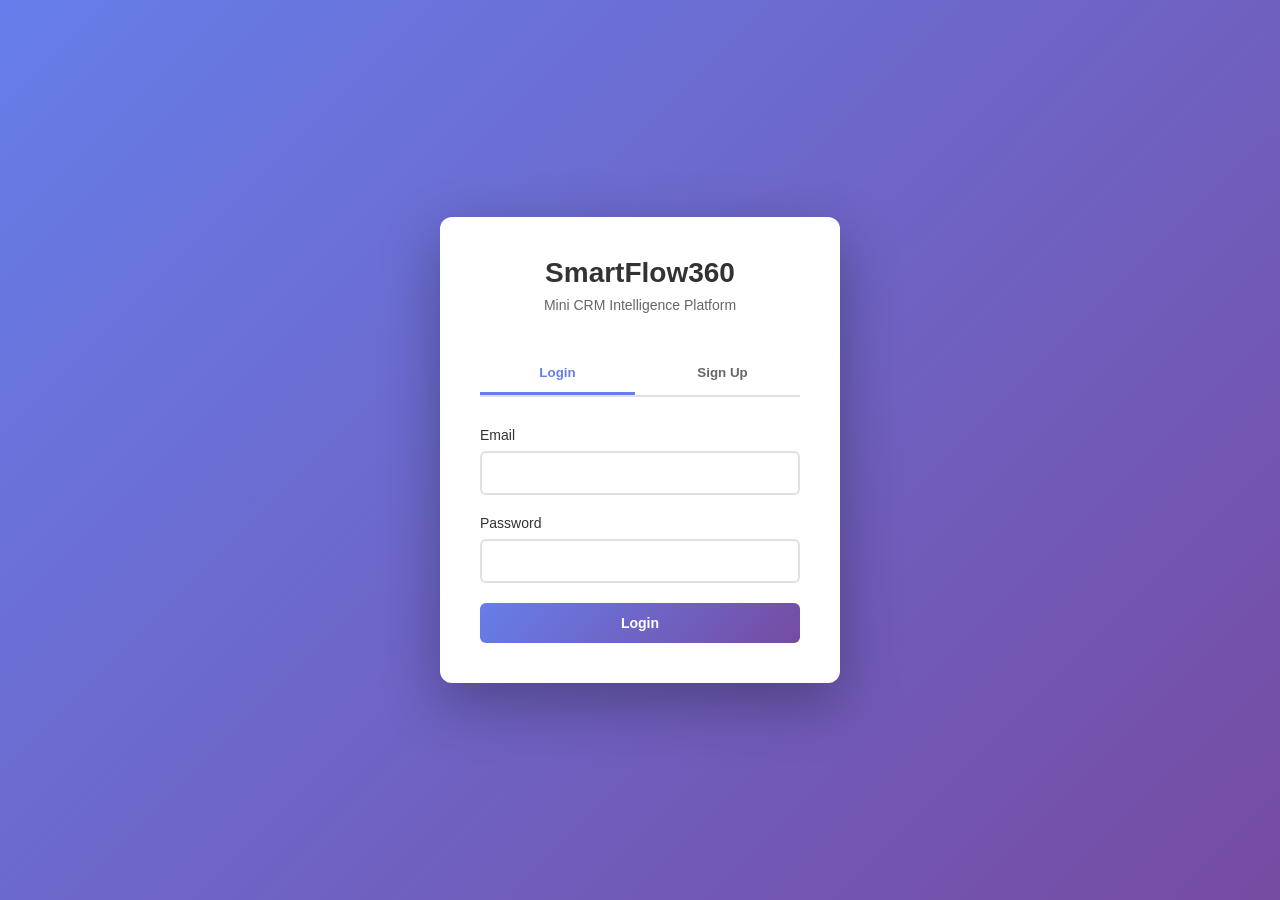
==== app/templates/login.html @ 2c8e8756 "Second commit of signup and authentication." ====
<!doctype html>
<html lang="en">
  <head>
    <meta charset="UTF-8" />
    <meta name="viewport" content="width=device-width, initial-scale=1.0" />
    <title>SmartFlow360 - Login</title>
    <style>
      * {
        margin: 0;
        padding: 0;
        box-sizing: border-box;
      }

      body {
        font-family:
          -apple-system, BlinkMacSystemFont, "Segoe UI", Roboto,
          "Helvetica Neue", Arial, sans-serif;
        background: linear-gradient(135deg, #667eea 0%, #764ba2 100%);
        min-height: 100vh;
        display: flex;
        align-items: center;
        justify-content: center;
      }

      .login-container {
        background: white;
        border-radius: 12px;
        box-shadow: 0 20px 60px rgba(0, 0, 0, 0.3);
        width: 100%;
        max-width: 400px;
        padding: 40px;
      }

      .logo {
        text-align: center;
        margin-bottom: 40px;
      }

      .logo h1 {
        color: #333;
        font-size: 28px;
        margin-bottom: 8px;
      }

      .logo p {
        color: #666;
        font-size: 14px;
      }

      .form-group {
        margin-bottom: 20px;
      }

      label {
        display: block;
        margin-bottom: 8px;
        color: #333;
        font-weight: 500;
        font-size: 14px;
      }

      input[type="text"],
      input[type="email"],
      input[type="password"],
      select {
        width: 100%;
        padding: 12px;
        border: 2px solid #e0e0e0;
        border-radius: 6px;
        font-size: 14px;
        transition: border-color 0.3s;
      }

      input[type="text"]:focus,
      input[type="email"]:focus,
      input[type="password"]:focus,
      select:focus {
        outline: none;
        border-color: #667eea;
      }

      .form-tabs {
        display: flex;
        gap: 10px;
        margin-bottom: 30px;
        border-bottom: 2px solid #e0e0e0;
      }

      .tab-button {
        flex: 1;
        padding: 12px;
        background: none;
        border: none;
        border-bottom: 3px solid transparent;
        color: #666;
        font-weight: 600;
        cursor: pointer;
        transition: all 0.3s;
      }

      .tab-button.active {
        color: #667eea;
        border-bottom-color: #667eea;
      }

      .tab-content {
        display: none;
      }

      .tab-content.active {
        display: block;
      }

      button[type="submit"] {
        width: 100%;
        padding: 12px;
        background: linear-gradient(135deg, #667eea 0%, #764ba2 100%);
        color: white;
        border: none;
        border-radius: 6px;
        font-weight: 600;
        font-size: 14px;
        cursor: pointer;
        transition:
          transform 0.2s,
          box-shadow 0.2s;
      }

      button[type="submit"]:hover {
        transform: translateY(-2px);
        box-shadow: 0 10px 20px rgba(102, 126, 234, 0.3);
      }

      button[type="submit"]:active {
        transform: translateY(0);
      }

      .alert {
        padding: 12px;
        border-radius: 6px;
        margin-bottom: 20px;
        font-size: 14px;
        display: none;
      }

      .alert.error {
        background-color: #fee;
        color: #c00;
        border: 1px solid #fcc;
        display: block;
      }

      .alert.success {
        background-color: #efe;
        color: #060;
        border: 1px solid #cfc;
        display: block;
      }

      .spinner {
        display: none;
        width: 20px;
        height: 20px;
        border: 3px solid #f3f3f3;
        border-top: 3px solid #667eea;
        border-radius: 50%;
        animation: spin 1s linear infinite;
        margin: 0 auto;
      }

      @keyframes spin {
        0% {
          transform: rotate(0deg);
        }
        100% {
          transform: rotate(360deg);
        }
      }

      .loading button[type="submit"] {
        color: transparent;
      }

      .loading button[type="submit"]::after {
        content: "";
        position: absolute;
        width: 20px;
        height: 20px;
        border: 3px solid #f3f3f3;
        border-top: 3px solid white;
        border-radius: 50%;
        animation: spin 1s linear infinite;
      }
    </style>
  </head>
  <body>
    <div class="login-container">
      <div class="logo">
        <h1>SmartFlow360</h1>
        <p>Mini CRM Intelligence Platform</p>
      </div>

      <div class="alert" id="alert"></div>

      <div class="form-tabs">
        <button
          type="button"
          class="tab-button active"
          onclick="switchTab('login')"
        >
          Login
        </button>
        <button
          type="button"
          class="tab-button"
          onclick="switchTab('register')"
        >
          Sign Up
        </button>
      </div>

      <!-- LOGIN TAB -->
      <div id="login" class="tab-content active">
        <form onsubmit="handleLogin(event)">
          <div class="form-group">
            <label for="login-email">Email</label>
            <input type="email" id="login-email" name="email" required />
          </div>

          <div class="form-group">
            <label for="login-password">Password</label>
            <input
              type="password"
              id="login-password"
              name="password"
              required
            />
          </div>

          <button type="submit">Login</button>
        </form>
      </div>

      <!-- REGISTER TAB -->
      <div id="register" class="tab-content">
        <form onsubmit="handleRegister(event)">
          <div class="form-group">
            <label for="register-name">Full Name</label>
            <input type="text" id="register-name" name="name" required />
          </div>

          <div class="form-group">
            <label for="register-email">Email</label>
            <input type="email" id="register-email" name="email" required />
          </div>

          <div class="form-group">
            <label for="register-industry">Industry</label>
            <select id="register-industry" name="industry" required>
              <option value="">Select an industry...</option>
              <option value="Technology">Technology</option>
              <option value="Finance">Finance</option>
              <option value="Healthcare">Healthcare</option>
              <option value="Retail">Retail</option>
              <option value="Manufacturing">Manufacturing</option>
              <option value="Other">Other</option>
            </select>
          </div>

          <div class="form-group">
            <label for="register-password">Password</label>
            <input
              type="password"
              id="register-password"
              name="password"
              required
              minlength="8"
            />
          </div>

          <div class="form-group">
            <label for="register-confirm">Confirm Password</label>
            <input
              type="password"
              id="register-confirm"
              name="confirm"
              required
              minlength="8"
            />
          </div>

          <button type="submit">Create Account</button>
        </form>
      </div>
    </div>

    <script>
      function switchTab(tabName) {
        // Hide all tabs
        document.querySelectorAll(".tab-content").forEach((tab) => {
          tab.classList.remove("active");
        });
        document.querySelectorAll(".tab-button").forEach((btn) => {
          btn.classList.remove("active");
        });

        // Show selected tab
        document.getElementById(tabName).classList.add("active");
        event.target.classList.add("active");

        // Clear alerts
        clearAlert();
      }

      function showAlert(message, type = "error") {
        const alertDiv = document.getElementById("alert");
        alertDiv.textContent = message;
        alertDiv.className = `alert ${type}`;
      }

      function clearAlert() {
        const alertDiv = document.getElementById("alert");
        alertDiv.className = "alert";
        alertDiv.textContent = "";
      }

      async function handleLogin(event) {
        event.preventDefault();
        clearAlert();

        const email = document.getElementById("login-email").value;
        const password = document.getElementById("login-password").value;

        try {
          const response = await fetch("/api/auth/login", {
            method: "POST",
            headers: {
              "Content-Type": "application/json", // ← KEY: Send JSON
            },
            body: JSON.stringify({
              // ← KEY: Use JSON.stringify
              email,
              password,
            }),
          });

          const data = await response.json();

          if (!response.ok) {
            throw new Error(data.detail || "Login failed");
          }

          // Store session token in localStorage
          localStorage.setItem("session_token", data.session_token);
          localStorage.setItem("user_id", data.id);
          localStorage.setItem("user_name", data.name);

          showAlert(`Welcome back, ${data.name}!`, "success");

          // Redirect to dashboard after 1 second
          setTimeout(() => {
            window.location.href = "/";
          }, 1000);
        } catch (error) {
          console.error("Login error:", error);
          showAlert(error.message, "error");
        }
      }

      async function handleRegister(event) {
        event.preventDefault();
        clearAlert();

        const name = document.getElementById("register-name").value;
        const email = document.getElementById("register-email").value;
        const industry = document.getElementById("register-industry").value;
        const password = document.getElementById("register-password").value;
        const confirm = document.getElementById("register-confirm").value;

        // Validate passwords match
        if (password !== confirm) {
          showAlert("Passwords do not match", "error");
          return;
        }

        try {
          const response = await fetch("/api/auth/register", {
            method: "POST",
            headers: {
              "Content-Type": "application/json",
            },
            body: JSON.stringify({
              name,
              email,
              industry,
              password,
            }),
          });

          const data = await response.json();

          if (!response.ok) {
            throw new Error(data.detail || "Registration failed");
          }

          showAlert("Account created! Switching to login...", "success");

          // Switch to login tab
          setTimeout(() => {
            document.querySelector("[onclick=\"switchTab('login')\"]").click();
            document.getElementById("login-email").value = email;
            document.getElementById("login-password").focus();
          }, 1500);
        } catch (error) {
          showAlert(error.message, "error");
        }
      }
    </script>
  </body>
</html>
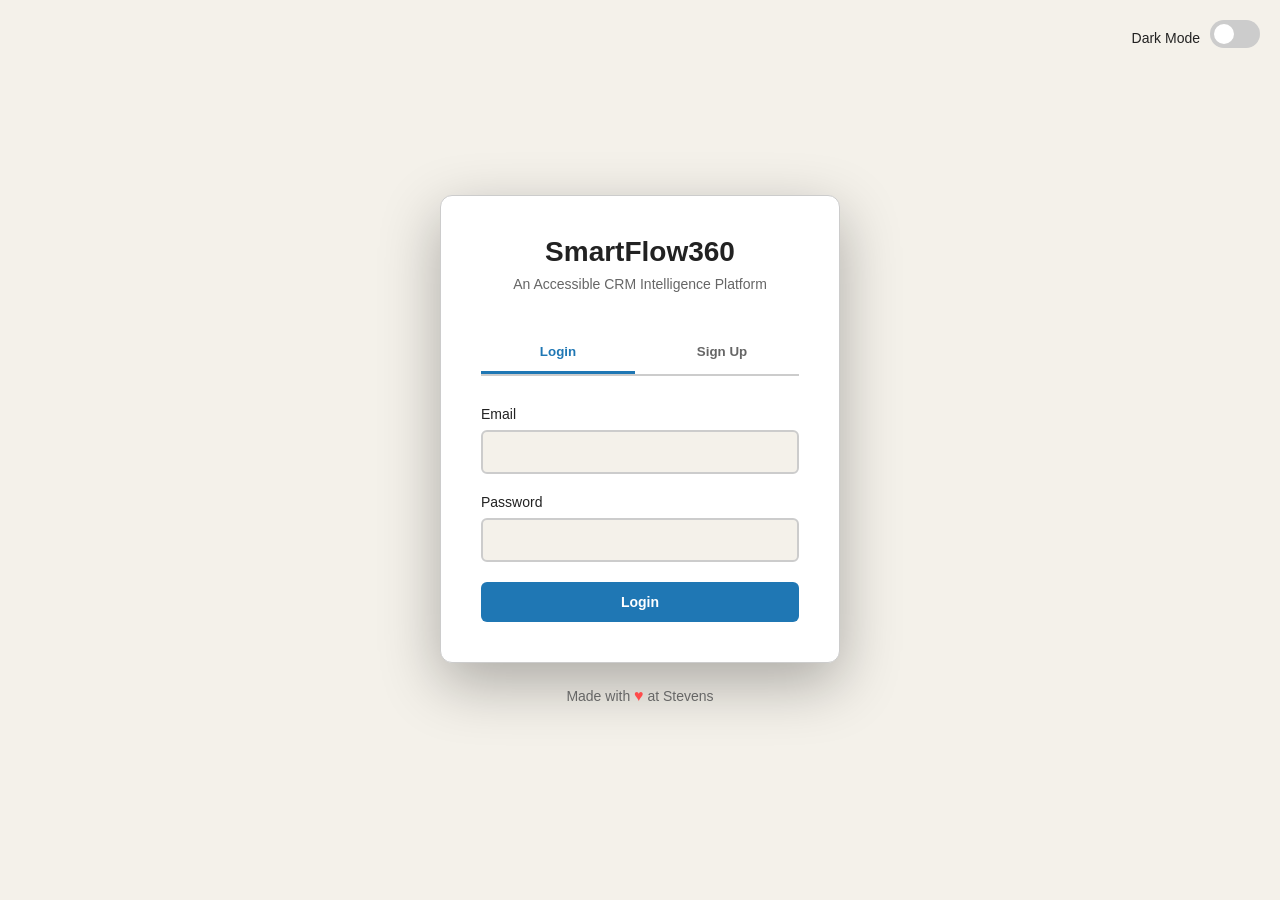
==== commit a16751e3: "UI Changes" ====
--- a/app/templates/login.html
+++ b/app/templates/login.html
@@ -5,6 +5,87 @@
     <meta name="viewport" content="width=device-width, initial-scale=1.0" />
     <title>SmartFlow360 - Login</title>
     <style>
+      :root {
+        /* Light Theme (Cream) - Default */
+        --bg-color: #f4f1ea;
+        --surface-color: #ffffff;
+        --text-primary: #222222;
+        --text-secondary: #666666;
+        --accent-1: #1f77b4;
+        --accent-2: #ff7f0e;
+        --accent-3: #6a3d9a;
+        --border-color: #cccccc;
+      }
+
+      /* Dark Theme triggered by JavaScript */
+      [data-theme="dark"] {
+        --bg-color: #121212;
+        --surface-color: #1e1e1e;
+        --text-primary: #e6e6e6;
+        --text-secondary: #b3b3b3;
+        --accent-1: #4dabf7;
+        --accent-2: #ffa94d;
+        --accent-3: #b197fc;
+        --border-color: #333333;
+      }
+
+      /* Toggle Slider Styles */
+      .theme-switch-wrapper {
+        position: absolute;
+        top: 20px;
+        right: 20px;
+        display: flex;
+        align-items: center;
+        gap: 10px;
+        color: var(--text-primary);
+        font-size: 14px;
+        font-weight: 500;
+      }
+
+      .theme-switch {
+        display: inline-block;
+        height: 28px;
+        position: relative;
+        width: 50px;
+      }
+
+      .theme-switch input {
+        display: none;
+      }
+
+      .slider {
+        background-color: var(--border-color);
+        bottom: 0;
+        cursor: pointer;
+        left: 0;
+        position: absolute;
+        right: 0;
+        top: 0;
+        transition: 0.4s;
+        border-radius: 34px;
+      }
+
+      .slider:before {
+        background-color: #ffffff;
+        bottom: 4px;
+        content: "";
+        height: 20px;
+        left: 4px;
+        position: absolute;
+        transition: 0.4s;
+        width: 20px;
+        border-radius: 50%;
+      }
+
+      input:checked + .slider {
+        background-color: var(--accent-1);
+      }
+
+      input:checked + .slider:before {
+        transform: translateX(22px);
+      }
+
+      /* --- Form and Layout Styles --- */
       * {
         margin: 0;
         padding: 0;
@@ -15,38 +96,44 @@
         font-family:
           -apple-system, BlinkMacSystemFont, "Segoe UI", Roboto,
           "Helvetica Neue", Arial, sans-serif;
-        background: linear-gradient(135deg, #667eea 0%, #764ba2 100%);
+        background: var(--bg-color);
+        color: var(--text-primary);
         min-height: 100vh;
         display: flex;
+        flex-direction: column;
         align-items: center;
         justify-content: center;
+        transition:
+          background-color 0.3s,
+          color 0.3s;
       }
 
       .login-container {
-        background: white;
+        background: var(--surface-color);
+        border: 1px solid var(--border-color);
         border-radius: 12px;
         box-shadow: 0 20px 60px rgba(0, 0, 0, 0.3);
         width: 100%;
         max-width: 400px;
         padding: 40px;
+        transition:
+          background-color 0.3s,
+          border-color 0.3s;
       }
 
       .logo {
         text-align: center;
         margin-bottom: 40px;
       }
-
       .logo h1 {
-        color: #333;
+        color: var(--text-primary);
         font-size: 28px;
         margin-bottom: 8px;
       }
-
       .logo p {
-        color: #666;
-        font-size: 14px;
-      }
-
+        color: var(--text-secondary);
+        font-size: 14px;
+      }
       .form-group {
         margin-bottom: 20px;
       }
@@ -54,7 +141,7 @@
       label {
         display: block;
         margin-bottom: 8px;
-        color: #333;
+        color: var(--text-primary);
         font-weight: 500;
         font-size: 14px;
       }
@@ -65,25 +152,27 @@
       select {
         width: 100%;
         padding: 12px;
-        border: 2px solid #e0e0e0;
+        background: var(--bg-color);
+        color: var(--text-primary);
+        border: 2px solid var(--border-color);
         border-radius: 6px;
         font-size: 14px;
-        transition: border-color 0.3s;
-      }
-
-      input[type="text"]:focus,
-      input[type="email"]:focus,
-      input[type="password"]:focus,
+        transition:
+          border-color 0.3s,
+          background-color 0.3s;
+      }
+
+      input:focus,
       select:focus {
         outline: none;
-        border-color: #667eea;
+        border-color: var(--accent-1);
       }
 
       .form-tabs {
         display: flex;
         gap: 10px;
         margin-bottom: 30px;
-        border-bottom: 2px solid #e0e0e0;
+        border-bottom: 2px solid var(--border-color);
       }
 
       .tab-button {
@@ -92,21 +181,19 @@
         background: none;
         border: none;
         border-bottom: 3px solid transparent;
-        color: #666;
+        color: var(--text-secondary);
         font-weight: 600;
         cursor: pointer;
         transition: all 0.3s;
       }
 
       .tab-button.active {
-        color: #667eea;
-        border-bottom-color: #667eea;
-      }
-
+        color: var(--accent-1);
+        border-bottom-color: var(--accent-1);
+      }
       .tab-content {
         display: none;
       }
-
       .tab-content.active {
         display: block;
       }
@@ -114,8 +201,8 @@
       button[type="submit"] {
         width: 100%;
         padding: 12px;
-        background: linear-gradient(135deg, #667eea 0%, #764ba2 100%);
-        color: white;
+        background: var(--accent-1);
+        color: #ffffff;
         border: none;
         border-radius: 6px;
         font-weight: 600;
@@ -123,14 +210,13 @@
         cursor: pointer;
         transition:
           transform 0.2s,
-          box-shadow 0.2s;
+          filter 0.2s;
       }
 
       button[type="submit"]:hover {
         transform: translateY(-2px);
-        box-shadow: 0 10px 20px rgba(102, 126, 234, 0.3);
-      }
-
+        filter: brightness(1.1);
+      }
       button[type="submit"]:active {
         transform: translateY(0);
       }
@@ -157,47 +243,33 @@
         display: block;
       }
 
-      .spinner {
-        display: none;
-        width: 20px;
-        height: 20px;
-        border: 3px solid #f3f3f3;
-        border-top: 3px solid #667eea;
-        border-radius: 50%;
-        animation: spin 1s linear infinite;
-        margin: 0 auto;
-      }
-
-      @keyframes spin {
-        0% {
-          transform: rotate(0deg);
-        }
-        100% {
-          transform: rotate(360deg);
-        }
-      }
-
-      .loading button[type="submit"] {
-        color: transparent;
-      }
-
-      .loading button[type="submit"]::after {
-        content: "";
-        position: absolute;
-        width: 20px;
-        height: 20px;
-        border: 3px solid #f3f3f3;
-        border-top: 3px solid white;
-        border-radius: 50%;
-        animation: spin 1s linear infinite;
+      .footer-text {
+        margin-top: 24px;
+        color: var(
+          --text-secondary
+        ); /* Automatically adapts to dark/light mode */
+        font-size: 14px;
+        font-weight: 500;
+      }
+
+      .heart {
+        color: #ff4b4b; /* A nice red that works on both cream and dark backgrounds */
+        font-size: 16px;
       }
     </style>
   </head>
   <body>
+    <div class="theme-switch-wrapper">
+      <span id="theme-text">Dark Mode</span>
+      <label class="theme-switch" for="checkbox">
+        <input type="checkbox" id="checkbox" />
+        <div class="slider round"></div>
+      </label>
+    </div>
     <div class="login-container">
       <div class="logo">
         <h1>SmartFlow360</h1>
-        <p>Mini CRM Intelligence Platform</p>
+        <p>An Accessible CRM Intelligence Platform</p>
       </div>
 
       <div class="alert" id="alert"></div>
@@ -294,7 +366,51 @@
       </div>
     </div>
 
+    <div id="register" class="tab-content">
+          </div>
+    </div> <div class="footer-text">
+      Made with <span class="heart">&hearts;</span> at Stevens
+    </div>
+
     <script>
+      const toggleSwitch = document.querySelector(
+        '.theme-switch input[type="checkbox"]',
+      );
+      const themeText = document.getElementById("theme-text"); // Grab the text element
+      const currentTheme = localStorage.getItem("theme");
+
+      // Check local storage or system preference on load
+      if (currentTheme) {
+        document.documentElement.setAttribute("data-theme", currentTheme);
+        if (currentTheme === "dark") {
+          toggleSwitch.checked = true;
+          themeText.textContent = "Light Mode"; // Set text on load
+        }
+      } else if (
+        window.matchMedia &&
+        window.matchMedia("(prefers-color-scheme: dark)").matches
+      ) {
+        // Fallback to system preference if no manual choice is saved
+        document.documentElement.setAttribute("data-theme", "dark");
+        toggleSwitch.checked = true;
+        themeText.textContent = "Light Mode";
+      }
+
+      // Handle the toggle switch click
+      function switchTheme(e) {
+        if (e.target.checked) {
+          document.documentElement.setAttribute("data-theme", "dark");
+          localStorage.setItem("theme", "dark");
+          themeText.textContent = "Dark Mode"; // Change text to opposite
+        } else {
+          document.documentElement.setAttribute("data-theme", "light");
+          localStorage.setItem("theme", "light");
+          themeText.textContent = "Light Mode"; // Change text to opposite
+        }
+      }
+
+      toggleSwitch.addEventListener("change", switchTheme, false);
+
       function switchTab(tabName) {
         // Hide all tabs
         document.querySelectorAll(".tab-content").forEach((tab) => {
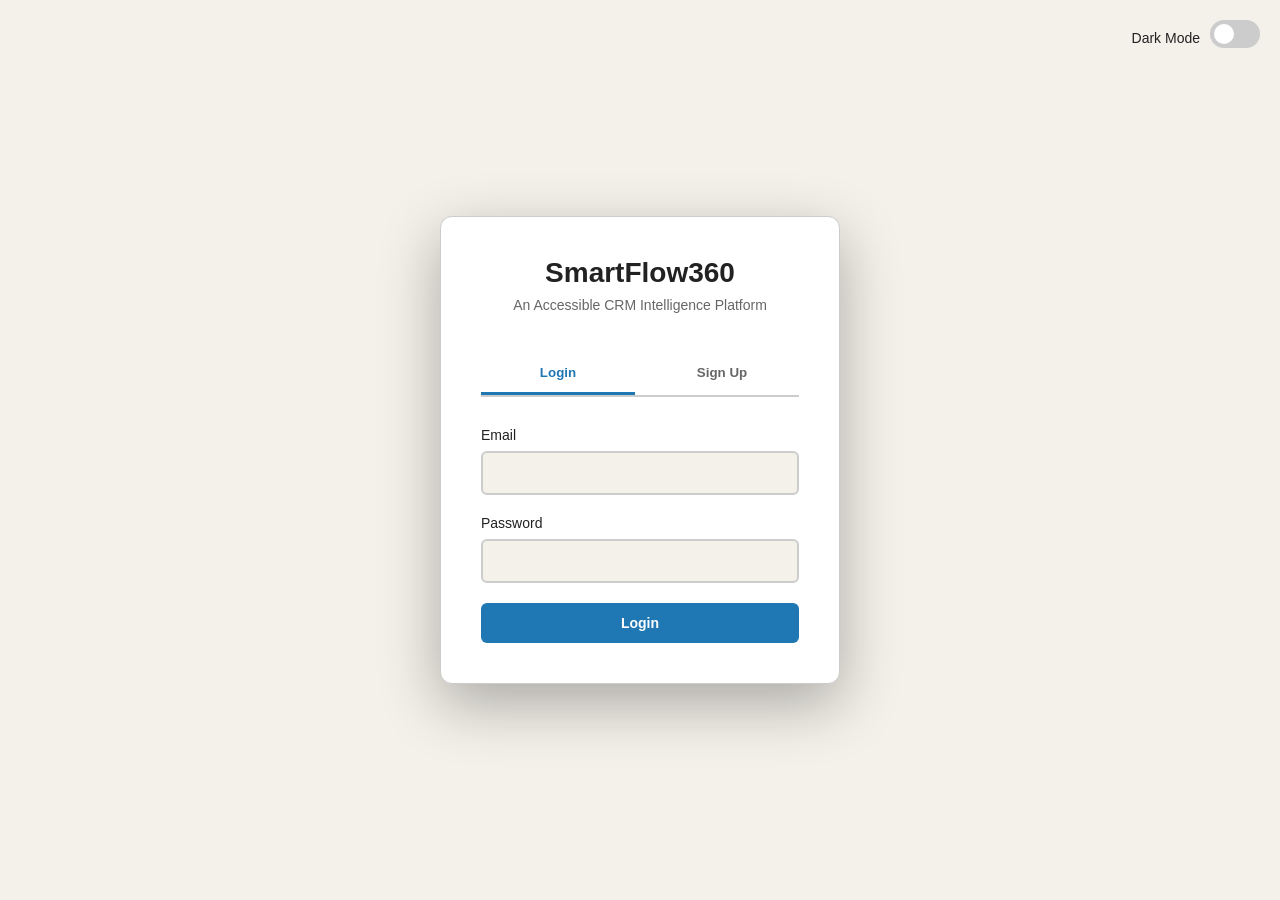
==== commit f6a110a9: "UI changes" ====
--- a/app/templates/login.html
+++ b/app/templates/login.html
@@ -243,19 +243,6 @@
         display: block;
       }
 
-      .footer-text {
-        margin-top: 24px;
-        color: var(
-          --text-secondary
-        ); /* Automatically adapts to dark/light mode */
-        font-size: 14px;
-        font-weight: 500;
-      }
-
-      .heart {
-        color: #ff4b4b; /* A nice red that works on both cream and dark backgrounds */
-        font-size: 16px;
-      }
     </style>
   </head>
   <body>
@@ -368,8 +355,6 @@
 
     <div id="register" class="tab-content">
           </div>
-    </div> <div class="footer-text">
-      Made with <span class="heart">&hearts;</span> at Stevens
     </div>
 
     <script>
